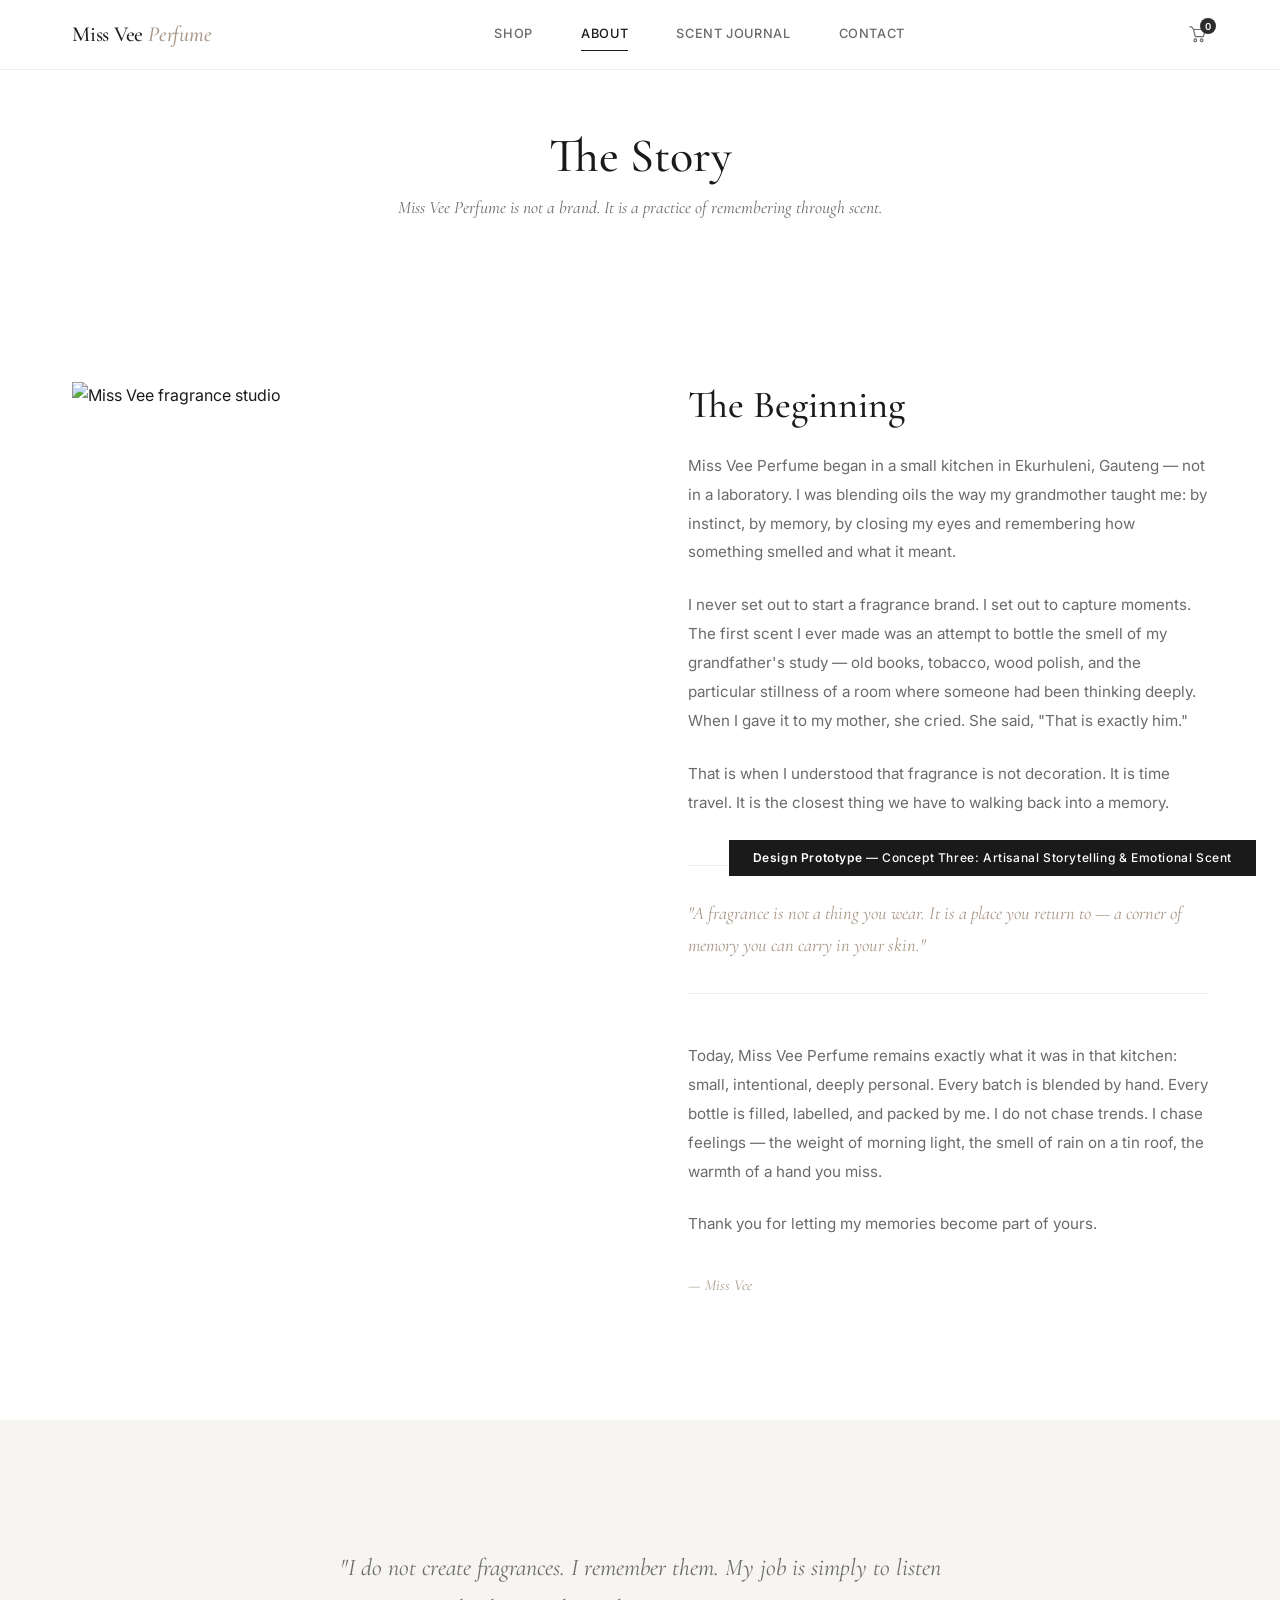
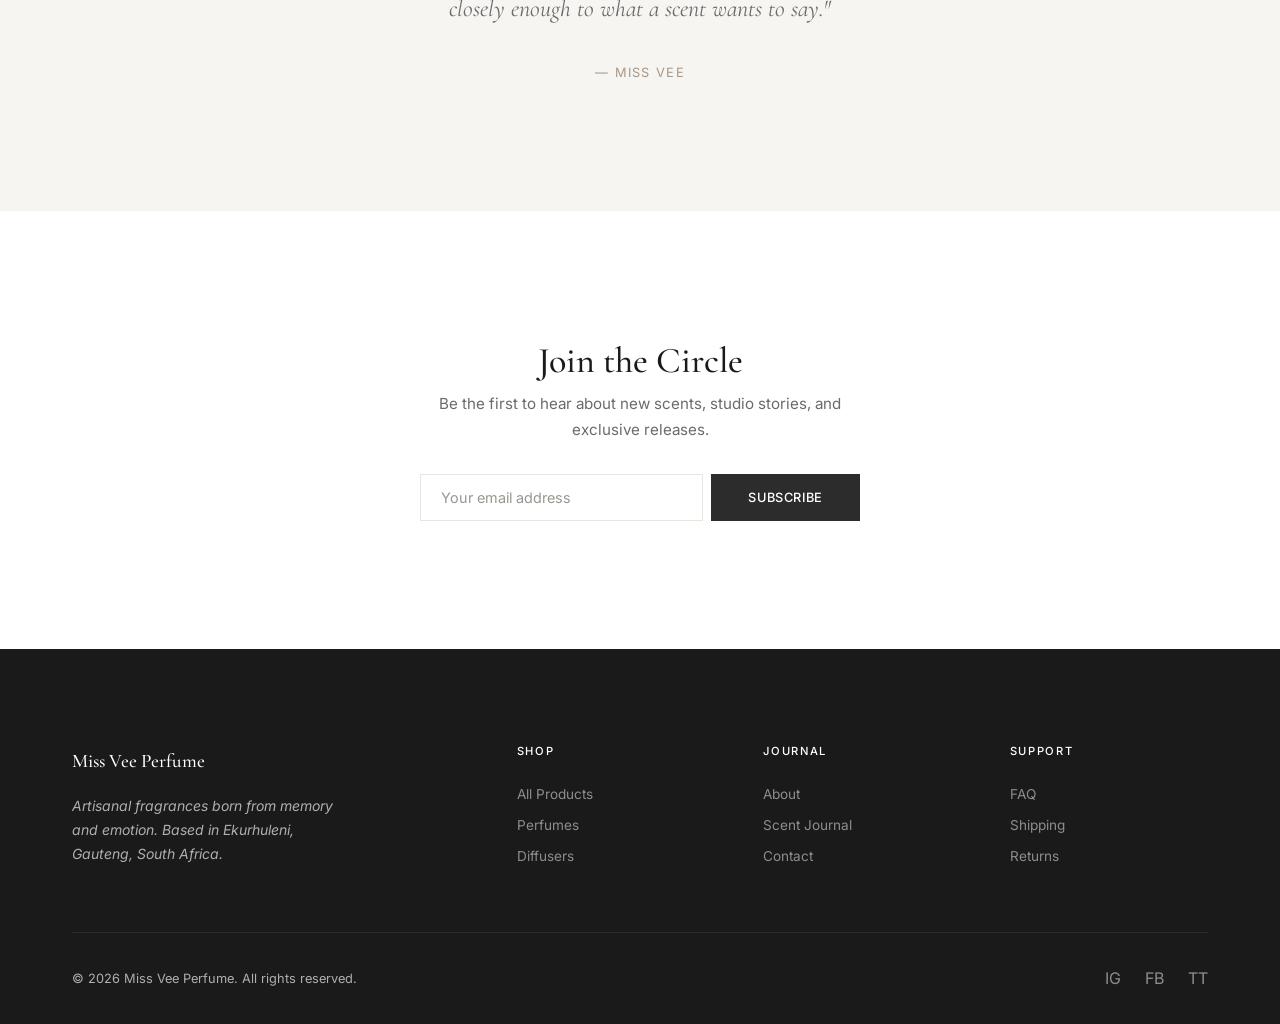
==== about.html @ 0de92e57 "feat: initial prototype — Miss Vee Perfume Concept Three Artisanal Storytelling & Emotional Scent, i" ====
<!DOCTYPE html>
<html lang="en-ZA">
<head>
  <meta charset="UTF-8">
  <meta name="viewport" content="width=device-width, initial-scale=1.0">
  <meta name="description" content="About Miss Vee Perfume — the story behind the artisanal fragrance studio.">
  <title>About — Miss Vee Perfume</title>
  <link rel="preconnect" href="https://fonts.googleapis.com">
  <link rel="preconnect" href="https://fonts.gstatic.com" crossorigin>
  <link href="https://fonts.googleapis.com/css2?family=Inter:wght@400;500;600;700&family=Cormorant+Garamond:ital,wght@0,400;0,500;0,600;1,400;1,500;1,600&display=swap" rel="stylesheet">
  <link rel="stylesheet" href="assets/css/style.css">
</head>
<body>
  <div class="demo-notice">
    <strong>Design Prototype</strong> — Concept Three: Artisanal Storytelling &amp; Emotional Scent
  </div>

  <header class="site-header">
    <div class="header-inner">
      <a href="index.html" class="site-logo">Miss Vee <span>Perfume</span></a>
      <button class="nav-toggle" id="navToggle" aria-label="Toggle navigation">
        <span></span><span></span><span></span>
      </button>
      <nav class="nav-list" id="navList">
        <a href="shop.html">Shop</a>
        <a href="about.html" class="active">About</a>
        <a href="scent-guide.html">Scent Journal</a>
        <a href="contact.html">Contact</a>
      </nav>
      <div class="nav-actions">
        <a href="cart.html" class="cart-icon" aria-label="Shopping cart">
          <svg viewBox="0 0 20 20" fill="none" stroke="currentColor" stroke-width="1.3" stroke-linecap="round" stroke-linejoin="round">
            <path d="M5 5h13l-2 8H7L5 5z"/>
            <path d="M5 5L3 2H1"/>
            <circle cx="7" cy="17" r="1.5"/>
            <circle cx="14" cy="17" r="1.5"/>
          </svg>
          <span class="cart-count">0</span>
        </a>
      </div>
    </div>
  </header>

  <section class="page-header">
    <div class="container">
      <h1 class="page-header__title">The Story</h1>
      <p class="page-header__subtitle">Miss Vee Perfume is not a brand. It is a practice of remembering through scent.</p>
    </div>
  </section>

  <section class="about-section">
    <div class="container">
      <div class="about-story">
        <div class="about-image">
          <img src="https://images.unsplash.com/photo-1596649299486-4cdea56fd59d?w=600&h=800&fit=crop" alt="Miss Vee fragrance studio">
        </div>
        <div class="about-content">
          <h2 class="about-content__title">The Beginning</h2>
          <p>Miss Vee Perfume began in a small kitchen in Ekurhuleni, Gauteng — not in a laboratory. I was blending oils the way my grandmother taught me: by instinct, by memory, by closing my eyes and remembering how something smelled and what it meant.</p>
          <p>I never set out to start a fragrance brand. I set out to capture moments. The first scent I ever made was an attempt to bottle the smell of my grandfather's study — old books, tobacco, wood polish, and the particular stillness of a room where someone had been thinking deeply. When I gave it to my mother, she cried. She said, "That is exactly him."</p>
          <p>That is when I understood that fragrance is not decoration. It is time travel. It is the closest thing we have to walking back into a memory.</p>

          <div class="philosophy-quote">
            "A fragrance is not a thing you wear. It is a place you return to — a corner of memory you can carry in your skin."
          </div>

          <p>Today, Miss Vee Perfume remains exactly what it was in that kitchen: small, intentional, deeply personal. Every batch is blended by hand. Every bottle is filled, labelled, and packed by me. I do not chase trends. I chase feelings — the weight of morning light, the smell of rain on a tin roof, the warmth of a hand you miss.</p>
          <p>Thank you for letting my memories become part of yours.</p>

          <p style="margin-top: var(--space-xl); font-family: var(--font-heading); font-style: italic; color: var(--color-accent-secondary);">— Miss Vee</p>
        </div>
      </div>
    </div>
  </section>

  <section class="philosophy">
    <div class="container container--reading">
      <p class="philosophy__text">"I do not create fragrances. I remember them. My job is simply to listen closely enough to what a scent wants to say."</p>
      <p class="philosophy__attribution">— Miss Vee</p>
    </div>
  </section>

  <section class="newsletter">
    <div class="container container--narrow">
      <h2 class="newsletter__title">Join the Circle</h2>
      <p class="newsletter__text">Be the first to hear about new scents, studio stories, and exclusive releases.</p>
      <form class="newsletter-form" onsubmit="event.preventDefault();alert('Thank you. A letter will arrive in your inbox soon. (This is a prototype.)');this.reset();">
        <input type="email" placeholder="Your email address" required aria-label="Email address">
        <button type="submit" class="btn btn--primary">Subscribe</button>
      </form>
    </div>
  </section>

  <footer class="site-footer">
    <div class="container">
      <div class="footer-grid">
        <div class="footer-brand">
          <div class="footer-brand__name">Miss Vee Perfume</div>
          <p class="footer-brand__text">Artisanal fragrances born from memory and emotion. Based in Ekurhuleni, Gauteng, South Africa.</p>
        </div>
        <div>
          <h4 class="footer-heading">Shop</h4>
          <div class="footer-links">
            <a href="shop.html">All Products</a>
            <a href="perfumes.html">Perfumes</a>
            <a href="diffusers.html">Diffusers</a>
          </div>
        </div>
        <div>
          <h4 class="footer-heading">Journal</h4>
          <div class="footer-links">
            <a href="about.html">About</a>
            <a href="scent-guide.html">Scent Journal</a>
            <a href="contact.html">Contact</a>
          </div>
        </div>
        <div>
          <h4 class="footer-heading">Support</h4>
          <div class="footer-links">
            <a href="contact.html">FAQ</a>
            <a href="contact.html">Shipping</a>
            <a href="contact.html">Returns</a>
          </div>
        </div>
      </div>
      <div class="footer-bottom">
        <span>&copy; 2026 Miss Vee Perfume. All rights reserved.</span>
        <div class="social-links">
          <a href="#" aria-label="Instagram">IG</a>
          <a href="#" aria-label="Facebook">FB</a>
          <a href="#" aria-label="TikTok">TT</a>
        </div>
      </div>
    </div>
  </footer>

  <script src="assets/js/main.js"></script>
</body>
</html>
---- assets/css/style.css ----
:root {
  --color-bg-primary: #FFFFFF;
  --color-bg-secondary: #F7F5F2;
  --color-text-primary: #1A1A1A;
  --color-text-secondary: #6B6B6B;
  --color-text-light: #9A9691;
  --color-accent-primary: #2C2C2C;
  --color-accent-secondary: #A89787;
  --color-accent-secondary-hover: #978676;
  --color-success: #8A9A86;
  --color-border: #E8E5E0;
  --color-border-light: #F0EEEB;
  --color-white: #FFFFFF;
  --color-overlay: rgba(26, 26, 26, 0.5);

  --font-heading: 'Cormorant Garamond', Georgia, serif;
  --font-body: 'Inter', -apple-system, BlinkMacSystemFont, sans-serif;

  --space-xs: 0.25rem;
  --space-sm: 0.5rem;
  --space-md: 1rem;
  --space-lg: 1.5rem;
  --space-xl: 2rem;
  --space-2xl: 3rem;
  --space-3xl: 4rem;
  --space-4xl: 6rem;
  --space-5xl: 8rem;
  --space-6xl: 10rem;

  --container-max: 1200px;
  --container-narrow: 720px;
  --container-reading: 680px;

  --radius-sm: 4px;
  --radius-md: 8px;
  --radius-lg: 16px;
  --radius-xl: 24px;

  --shadow-sm: 0 1px 3px rgba(26, 26, 26, 0.06);
  --shadow-md: 0 4px 16px rgba(26, 26, 26, 0.08);
  --shadow-lg: 0 8px 32px rgba(26, 26, 26, 0.1);

  --transition: 0.35s ease;
}

*, *::before, *::after {
  margin: 0;
  padding: 0;
  box-sizing: border-box;
}

html {
  scroll-behavior: smooth;
  -webkit-font-smoothing: antialiased;
  -moz-osx-font-smoothing: grayscale;
}

body {
  font-family: var(--font-body);
  font-size: 16px;
  line-height: 1.7;
  color: var(--color-text-primary);
  background-color: var(--color-bg-primary);
}

img {
  max-width: 100%;
  height: auto;
  display: block;
}

a {
  color: inherit;
  text-decoration: none;
  transition: opacity var(--transition);
}

a:hover {
  opacity: 0.7;
}

button {
  cursor: pointer;
  font-family: inherit;
  border: none;
  background: none;
}

input, textarea, select {
  font-family: inherit;
  font-size: inherit;
}

ul, ol {
  list-style: none;
}

h1, h2, h3, h4, h5, h6 {
  font-family: var(--font-heading);
  font-weight: 500;
  line-height: 1.2;
  color: var(--color-text-primary);
}

h1 { font-size: clamp(2.25rem, 5vw, 4rem); }
h2 { font-size: clamp(1.75rem, 3.5vw, 2.75rem); }
h3 { font-size: clamp(1.35rem, 2.5vw, 1.85rem); }
h4 { font-size: clamp(1.1rem, 2vw, 1.35rem); }

.section-label {
  font-family: var(--font-body);
  font-size: 0.7rem;
  font-weight: 500;
  letter-spacing: 0.2em;
  text-transform: uppercase;
  color: var(--color-accent-secondary);
  margin-bottom: var(--space-md);
}

.section-title {
  font-family: var(--font-heading);
  font-size: clamp(1.75rem, 3vw, 2.5rem);
  font-weight: 500;
  color: var(--color-text-primary);
  margin-bottom: var(--space-lg);
}

.section-subtitle {
  font-size: 1rem;
  color: var(--color-text-secondary);
  max-width: 520px;
  line-height: 1.8;
}

.text-center { text-align: center; }

.container {
  width: 100%;
  max-width: var(--container-max);
  margin: 0 auto;
  padding: 0 var(--space-xl);
}

.container--narrow {
  max-width: var(--container-narrow);
}

.container--reading {
  max-width: var(--container-reading);
}

.btn {
  display: inline-flex;
  align-items: center;
  justify-content: center;
  gap: var(--space-sm);
  padding: 0.875rem 2.25rem;
  font-family: var(--font-body);
  font-size: 0.8rem;
  font-weight: 500;
  letter-spacing: 0.05em;
  text-transform: uppercase;
  border-radius: 0;
  transition: all var(--transition);
  cursor: pointer;
  text-decoration: none;
  border: 1px solid transparent;
}

.btn--primary {
  background-color: var(--color-accent-primary);
  color: var(--color-white);
}

.btn--primary:hover {
  background-color: var(--color-text-primary);
  color: var(--color-white);
  opacity: 1;
}

.btn--secondary {
  background-color: transparent;
  color: var(--color-text-primary);
  border-color: var(--color-text-primary);
}

.btn--secondary:hover {
  background-color: var(--color-text-primary);
  color: var(--color-white);
  opacity: 1;
}

.btn--accent {
  background-color: var(--color-accent-secondary);
  color: var(--color-white);
}

.btn--accent:hover {
  background-color: var(--color-accent-secondary-hover);
  color: var(--color-white);
  opacity: 1;
}

.btn--small {
  padding: 0.625rem 1.5rem;
  font-size: 0.75rem;
}

.btn--link {
  padding: 0;
  font-family: var(--font-body);
  font-size: 0.8rem;
  font-weight: 500;
  letter-spacing: 0.05em;
  text-transform: uppercase;
  color: var(--color-text-primary);
  border: none;
  background: none;
  position: relative;
}

.btn--link::after {
  content: '';
  position: absolute;
  bottom: -2px;
  left: 0;
  width: 100%;
  height: 1px;
  background-color: var(--color-text-primary);
  transform: scaleX(0);
  transform-origin: right;
  transition: transform var(--transition);
}

.btn--link:hover::after {
  transform: scaleX(1);
  transform-origin: left;
}

.btn--link:hover {
  opacity: 1;
}

.site-header {
  position: fixed;
  top: 0;
  left: 0;
  right: 0;
  z-index: 100;
  background-color: rgba(255, 255, 255, 0.97);
  backdrop-filter: blur(12px);
  border-bottom: 1px solid var(--color-border-light);
}

.header-inner {
  display: flex;
  align-items: center;
  justify-content: space-between;
  padding: var(--space-md) var(--space-xl);
  max-width: var(--container-max);
  margin: 0 auto;
}

.site-logo {
  font-family: var(--font-heading);
  font-size: 1.35rem;
  font-weight: 500;
  color: var(--color-text-primary);
  letter-spacing: -0.01em;
}

.site-logo span {
  font-style: italic;
  color: var(--color-accent-secondary);
}

.nav-toggle {
  display: none;
  flex-direction: column;
  gap: 5px;
  padding: var(--space-sm);
  cursor: pointer;
}

.nav-toggle span {
  display: block;
  width: 22px;
  height: 1.5px;
  background-color: var(--color-text-primary);
  transition: all var(--transition);
}

.nav-list {
  display: flex;
  align-items: center;
  gap: var(--space-2xl);
}

.nav-list a {
  font-size: 0.8rem;
  font-weight: 500;
  color: var(--color-text-secondary);
  letter-spacing: 0.05em;
  text-transform: uppercase;
  position: relative;
  padding: var(--space-xs) 0;
}

.nav-list a::after {
  content: '';
  position: absolute;
  bottom: -2px;
  left: 0;
  width: 0;
  height: 1px;
  background-color: var(--color-text-primary);
  transition: width var(--transition);
}

.nav-list a:hover::after,
.nav-list a.active::after {
  width: 100%;
}

.nav-list a:hover,
.nav-list a.active {
  color: var(--color-text-primary);
  opacity: 1;
}

.nav-actions {
  display: flex;
  align-items: center;
  gap: var(--space-md);
}

.cart-icon {
  position: relative;
  width: 20px;
  height: 20px;
  display: flex;
  align-items: center;
  justify-content: center;
  color: var(--color-text-secondary);
  transition: color var(--transition);
}

.cart-icon:hover {
  color: var(--color-text-primary);
  opacity: 1;
}

.cart-icon svg {
  width: 18px;
  height: 18px;
}

.cart-count {
  position: absolute;
  top: -6px;
  right: -8px;
  min-width: 16px;
  height: 16px;
  background-color: var(--color-accent-primary);
  color: var(--color-white);
  font-size: 0.6rem;
  font-weight: 600;
  border-radius: 50%;
  display: flex;
  align-items: center;
  justify-content: center;
  padding: 0 3px;
  line-height: 1;
}

.hero {
  padding: var(--space-6xl) 0 var(--space-4xl);
  min-height: 90vh;
  display: flex;
  align-items: center;
  background-color: var(--color-bg-primary);
  position: relative;
  overflow: hidden;
}

.hero::before {
  content: '';
  position: absolute;
  top: 0;
  left: 50%;
  transform: translateX(-50%);
  width: 100%;
  height: 100%;
  background: radial-gradient(ellipse at 50% 0%, var(--color-bg-secondary) 0%, transparent 70%);
  pointer-events: none;
}

.hero .container {
  position: relative;
  z-index: 1;
}

.hero-content {
  max-width: 640px;
  margin: 0 auto;
  text-align: center;
}

.hero-tagline {
  font-family: var(--font-heading);
  font-size: clamp(2.5rem, 5vw, 4.5rem);
  font-weight: 500;
  line-height: 1.1;
  margin-bottom: var(--space-xl);
  letter-spacing: -0.02em;
}

.hero-tagline .italic {
  font-style: italic;
  color: var(--color-accent-secondary);
}

.hero-description {
  font-size: 1.05rem;
  color: var(--color-text-secondary);
  margin-bottom: var(--space-xl);
  line-height: 1.8;
  max-width: 480px;
  margin-left: auto;
  margin-right: auto;
}

.hero-actions {
  display: flex;
  gap: var(--space-md);
  justify-content: center;
  flex-wrap: wrap;
}

.hero-image {
  margin-top: var(--space-3xl);
  display: flex;
  justify-content: center;
}

.hero-image img {
  max-width: 480px;
  width: 100%;
  border-radius: var(--radius-lg);
  box-shadow: var(--shadow-lg);
}

.philosophy {
  padding: var(--space-5xl) 0;
  background-color: var(--color-bg-secondary);
  text-align: center;
}

.philosophy__text {
  font-family: var(--font-heading);
  font-size: clamp(1.15rem, 2vw, 1.5rem);
  line-height: 1.7;
  color: var(--color-text-secondary);
  max-width: var(--container-reading);
  margin: 0 auto;
  font-style: italic;
}

.philosophy__attribution {
  margin-top: var(--space-xl);
  font-family: var(--font-body);
  font-size: 0.8rem;
  color: var(--color-accent-secondary);
  letter-spacing: 0.1em;
  text-transform: uppercase;
}

.categories {
  padding: var(--space-5xl) 0;
}

.categories-grid {
  display: grid;
  grid-template-columns: 1fr 1fr;
  gap: var(--space-xl);
}

.category-tile {
  position: relative;
  overflow: hidden;
  cursor: pointer;
  transition: all var(--transition);
}

.category-tile:hover {
  opacity: 0.95;
}

.category-tile__image {
  width: 100%;
  aspect-ratio: 4 / 3;
  overflow: hidden;
}

.category-tile__image img {
  width: 100%;
  height: 100%;
  object-fit: cover;
  transition: transform 0.6s ease;
}

.category-tile:hover .category-tile__image img {
  transform: scale(1.03);
}

.category-tile__body {
  padding: var(--space-lg) 0 0;
}

.category-tile__title {
  font-family: var(--font-heading);
  font-size: 1.25rem;
  font-weight: 500;
  margin-bottom: var(--space-xs);
}

.category-tile__subtitle {
  font-size: 0.9rem;
  color: var(--color-text-secondary);
  margin-bottom: var(--space-md);
  font-style: italic;
}

.category-tile__link {
  font-family: var(--font-body);
  font-size: 0.75rem;
  font-weight: 500;
  letter-spacing: 0.1em;
  text-transform: uppercase;
  color: var(--color-text-primary);
  position: relative;
  display: inline-block;
}

.category-tile__link::after {
  content: '';
  position: absolute;
  bottom: -2px;
  left: 0;
  width: 100%;
  height: 1px;
  background-color: var(--color-text-primary);
  transform: scaleX(0);
  transform-origin: right;
  transition: transform var(--transition);
}

.category-tile:hover .category-tile__link::after {
  transform: scaleX(1);
  transform-origin: left;
}

.featured {
  padding: var(--space-5xl) 0;
  background-color: var(--color-bg-secondary);
}

.featured-header {
  text-align: center;
  margin-bottom: var(--space-3xl);
}

.product-grid {
  display: grid;
  grid-template-columns: repeat(auto-fill, minmax(280px, 1fr));
  gap: var(--space-2xl);
}

.product-card {
  background: var(--color-white);
  transition: all var(--transition);
}

.product-card:hover {
  transform: translateY(-2px);
}

.product-card__image {
  aspect-ratio: 1;
  background: var(--color-bg-secondary);
  overflow: hidden;
}

.product-card__image img {
  width: 100%;
  height: 100%;
  object-fit: cover;
  transition: transform 0.6s ease;
}

.product-card:hover .product-card__image img {
  transform: scale(1.03);
}

.product-card__body {
  padding: var(--space-lg) 0;
}

.product-card__category {
  font-size: 0.7rem;
  font-weight: 500;
  letter-spacing: 0.15em;
  text-transform: uppercase;
  color: var(--color-accent-secondary);
  margin-bottom: var(--space-xs);
}

.product-card__name {
  font-family: var(--font-heading);
  font-size: 1.15rem;
  font-weight: 500;
  margin-bottom: var(--space-xs);
}

.product-card__story {
  font-size: 0.85rem;
  color: var(--color-text-secondary);
  line-height: 1.6;
  margin-bottom: var(--space-sm);
  font-style: italic;
  display: -webkit-box;
  -webkit-line-clamp: 2;
  -webkit-box-orient: vertical;
  overflow: hidden;
}

.product-card__price {
  font-size: 1rem;
  font-weight: 500;
  color: var(--color-text-primary);
  margin-bottom: var(--space-lg);
}

.product-card__footer {
  display: flex;
  gap: var(--space-sm);
}

.product-card__footer .btn {
  flex: 1;
}

.about-missvee {
  padding: var(--space-5xl) 0;
  background-color: var(--color-bg-primary);
}

.about-missvee-grid {
  display: grid;
  grid-template-columns: 1fr 1fr;
  gap: var(--space-4xl);
  align-items: center;
}

.about-missvee__image {
  aspect-ratio: 3 / 4;
  overflow: hidden;
  border-radius: var(--radius-lg);
}

.about-missvee__image img {
  width: 100%;
  height: 100%;
  object-fit: cover;
}

.about-missvee__content {
  max-width: 480px;
}

.about-missvee__story {
  font-family: var(--font-heading);
  font-size: 1.1rem;
  line-height: 1.8;
  color: var(--color-text-secondary);
  margin-bottom: var(--space-xl);
  font-style: italic;
}

.testimonials {
  padding: var(--space-5xl) 0;
  background-color: var(--color-bg-secondary);
}

.testimonials-header {
  text-align: center;
  margin-bottom: var(--space-3xl);
}

.testimonials-grid {
  display: grid;
  grid-template-columns: repeat(auto-fill, minmax(320px, 1fr));
  gap: var(--space-xl);
  max-width: var(--container-narrow);
  margin: 0 auto;
}

.testimonial-card {
  background: var(--color-white);
  padding: var(--space-2xl);
  border-left: 2px solid var(--color-accent-secondary);
}

.testimonial-text {
  font-family: var(--font-heading);
  font-size: 1rem;
  color: var(--color-text-secondary);
  font-style: italic;
  line-height: 1.8;
  margin-bottom: var(--space-lg);
}

.testimonial-author {
  display: flex;
  align-items: center;
  gap: var(--space-md);
}

.testimonial-avatar {
  width: 40px;
  height: 40px;
  border-radius: 50%;
  background: var(--color-bg-secondary);
  display: flex;
  align-items: center;
  justify-content: center;
  font-weight: 500;
  color: var(--color-accent-secondary);
  font-size: 0.85rem;
  letter-spacing: 0.05em;
}

.testimonial-name {
  font-weight: 500;
  font-size: 0.9rem;
}

.testimonial-location {
  font-size: 0.8rem;
  color: var(--color-text-light);
}

.newsletter {
  padding: var(--space-5xl) 0;
  text-align: center;
}

.newsletter__title {
  font-family: var(--font-heading);
  font-size: clamp(1.5rem, 3vw, 2.25rem);
  font-weight: 500;
  margin-bottom: var(--space-sm);
}

.newsletter__text {
  color: var(--color-text-secondary);
  margin-bottom: var(--space-xl);
  max-width: 440px;
  margin-left: auto;
  margin-right: auto;
  font-size: 0.95rem;
  line-height: 1.7;
}

.newsletter-form {
  display: flex;
  gap: var(--space-sm);
  max-width: 440px;
  margin: 0 auto;
}

.newsletter-form input {
  flex: 1;
  padding: 0.875rem 1.25rem;
  border: 1px solid var(--color-border);
  border-radius: 0;
  background: var(--color-white);
  color: var(--color-text-primary);
  font-size: 0.9rem;
}

.newsletter-form input::placeholder {
  color: var(--color-text-light);
}

.newsletter-form input:focus {
  outline: none;
  border-color: var(--color-accent-primary);
}

.site-footer {
  background: var(--color-text-primary);
  color: rgba(255, 255, 255, 0.65);
  padding: var(--space-4xl) 0 var(--space-xl);
}

.footer-grid {
  display: grid;
  grid-template-columns: 2fr 1fr 1fr 1fr;
  gap: var(--space-2xl);
  margin-bottom: var(--space-3xl);
}

.footer-brand__name {
  font-family: var(--font-heading);
  font-size: 1.2rem;
  font-weight: 500;
  color: var(--color-white);
  margin-bottom: var(--space-md);
}

.footer-brand__text {
  font-size: 0.875rem;
  line-height: 1.7;
  max-width: 280px;
  font-style: italic;
}

.footer-heading {
  font-family: var(--font-body);
  font-size: 0.7rem;
  font-weight: 500;
  letter-spacing: 0.15em;
  text-transform: uppercase;
  color: var(--color-white);
  margin-bottom: var(--space-lg);
}

.footer-links {
  display: flex;
  flex-direction: column;
  gap: var(--space-sm);
}

.footer-links a {
  font-size: 0.85rem;
  color: rgba(255, 255, 255, 0.5);
}

.footer-links a:hover {
  color: var(--color-accent-secondary);
  opacity: 1;
}

.footer-bottom {
  padding-top: var(--space-xl);
  border-top: 1px solid rgba(255, 255, 255, 0.08);
  display: flex;
  justify-content: space-between;
  align-items: center;
  font-size: 0.8rem;
}

.social-links {
  display: flex;
  gap: var(--space-lg);
}

.social-links a {
  color: rgba(255, 255, 255, 0.5);
  font-size: 1rem;
  transition: color var(--transition);
}

.social-links a:hover {
  color: var(--color-accent-secondary);
  opacity: 1;
}

.demo-notice {
  position: fixed;
  bottom: var(--space-lg);
  right: var(--space-lg);
  z-index: 200;
  background: var(--color-text-primary);
  color: var(--color-white);
  padding: var(--space-sm) var(--space-lg);
  font-size: 0.75rem;
  font-weight: 500;
  border-radius: 0;
  letter-spacing: 0.05em;
}

.demo-notice strong {
  font-weight: 600;
}

.page-header {
  padding: var(--space-5xl) 0 var(--space-3xl);
  text-align: center;
  background-color: var(--color-bg-primary);
}

.page-header__title {
  font-family: var(--font-heading);
  font-size: clamp(2rem, 4vw, 3rem);
  font-weight: 500;
  margin-bottom: var(--space-sm);
}

.page-header__subtitle {
  font-family: var(--font-heading);
  font-size: 1.1rem;
  font-style: italic;
  color: var(--color-text-secondary);
  max-width: 520px;
  margin: 0 auto;
  line-height: 1.6;
}

.breadcrumbs {
  padding: var(--space-lg) 0 var(--space-xs);
  font-size: 0.8rem;
  color: var(--color-text-light);
}

.breadcrumbs a {
  color: var(--color-text-secondary);
}

.breadcrumbs a:hover {
  color: var(--color-text-primary);
  opacity: 1;
}

.breadcrumbs span {
  margin: 0 var(--space-xs);
}

.shop-controls {
  display: flex;
  justify-content: center;
  gap: var(--space-sm);
  margin-bottom: var(--space-2xl);
  padding-bottom: var(--space-xl);
  border-bottom: 1px solid var(--color-border-light);
}

.filter-btn {
  padding: 0.5rem 1.25rem;
  font-size: 0.75rem;
  font-weight: 500;
  letter-spacing: 0.05em;
  text-transform: uppercase;
  color: var(--color-text-secondary);
  transition: all var(--transition);
}

.filter-btn:hover,
.filter-btn.active {
  color: var(--color-text-primary);
}

.product-detail {
  padding: var(--space-xl) 0 var(--space-5xl);
}

.product-detail-grid {
  display: grid;
  grid-template-columns: 1fr 1fr;
  gap: var(--space-4xl);
  margin-bottom: var(--space-4xl);
}

.product-gallery {
  position: relative;
}

.product-gallery__main {
  aspect-ratio: 1;
  background: var(--color-bg-secondary);
  overflow: hidden;
  margin-bottom: var(--space-md);
}

.product-gallery__main img {
  width: 100%;
  height: 100%;
  object-fit: cover;
}

.product-gallery__thumbs {
  display: flex;
  gap: var(--space-sm);
}

.product-gallery__thumb {
  width: 80px;
  aspect-ratio: 1;
  overflow: hidden;
  cursor: pointer;
  opacity: 0.5;
  transition: all var(--transition);
  border: 1px solid transparent;
}

.product-gallery__thumb:hover,
.product-gallery__thumb.active {
  opacity: 1;
  border-color: var(--color-accent-primary);
}

.product-gallery__thumb img {
  width: 100%;
  height: 100%;
  object-fit: cover;
}

.product-info__category {
  font-size: 0.7rem;
  font-weight: 500;
  letter-spacing: 0.15em;
  text-transform: uppercase;
  color: var(--color-accent-secondary);
  margin-bottom: var(--space-sm);
}

.product-info__name {
  font-family: var(--font-heading);
  font-size: clamp(1.75rem, 3vw, 2.5rem);
  font-weight: 500;
  margin-bottom: var(--space-md);
}

.product-info__subtitle {
  font-family: var(--font-heading);
  font-size: 0.95rem;
  font-style: italic;
  color: var(--color-text-secondary);
  margin-bottom: var(--space-lg);
  line-height: 1.6;
}

.product-info__price {
  font-size: 1.25rem;
  font-weight: 500;
  margin-bottom: var(--space-lg);
}

.product-info__vat {
  font-size: 0.8rem;
  font-weight: 400;
  color: var(--color-text-light);
}

.story-behind {
  margin-bottom: var(--space-xl);
  padding: var(--space-lg) var(--space-xl);
  background-color: var(--color-bg-secondary);
}

.story-behind__label {
  font-size: 0.7rem;
  font-weight: 500;
  letter-spacing: 0.15em;
  text-transform: uppercase;
  color: var(--color-accent-secondary);
  margin-bottom: var(--space-sm);
}

.story-behind__text {
  font-family: var(--font-heading);
  font-size: 0.95rem;
  line-height: 1.7;
  color: var(--color-text-secondary);
  font-style: italic;
}

.scent-notes {
  margin-bottom: var(--space-xl);
}

.scent-notes__title {
  font-size: 0.75rem;
  font-weight: 500;
  letter-spacing: 0.1em;
  text-transform: uppercase;
  margin-bottom: var(--space-md);
}

.scent-list {
  display: flex;
  flex-wrap: wrap;
  gap: var(--space-sm);
}

.scent-tag {
  padding: 0.4rem 0.9rem;
  background: var(--color-bg-secondary);
  font-size: 0.85rem;
  color: var(--color-text-secondary);
}

.scent-tag--top { background: var(--color-bg-primary); border: 1px solid var(--color-border); }
.scent-tag--middle { background: var(--color-bg-secondary); }
.scent-tag--base { background: var(--color-text-primary); color: var(--color-white); }

.size-selector {
  margin-bottom: var(--space-xl);
}

.size-selector__title {
  font-size: 0.75rem;
  font-weight: 500;
  letter-spacing: 0.1em;
  text-transform: uppercase;
  margin-bottom: var(--space-sm);
}

.size-options {
  display: flex;
  gap: var(--space-sm);
}

.size-option {
  padding: 0.75rem 1.5rem;
  border: 1px solid var(--color-border);
  font-size: 0.85rem;
  font-weight: 500;
  cursor: pointer;
  transition: all var(--transition);
}

.size-option:hover {
  border-color: var(--color-accent-primary);
}

.size-option.selected {
  border-color: var(--color-accent-primary);
  background: var(--color-accent-primary);
  color: var(--color-white);
}

.product-info__actions {
  display: flex;
  gap: var(--space-md);
  margin-bottom: var(--space-lg);
}

.product-info__actions .btn {
  flex: 1;
}

.quantity-selector {
  display: flex;
  align-items: center;
  border: 1px solid var(--color-border);
}

.quantity-btn {
  padding: 0.7rem 1rem;
  font-size: 1rem;
  color: var(--color-text-secondary);
  transition: all var(--transition);
}

.quantity-btn:hover {
  background: var(--color-bg-secondary);
  color: var(--color-text-primary);
}

.quantity-value {
  padding: 0.7rem 1rem;
  font-weight: 500;
  min-width: 40px;
  text-align: center;
}

.trust-badge {
  display: flex;
  align-items: center;
  gap: var(--space-sm);
  font-size: 0.8rem;
  color: var(--color-success);
}

.product-tabs {
  border-top: 1px solid var(--color-border-light);
  padding-top: var(--space-xl);
}

.tab-nav {
  display: flex;
  gap: var(--space-2xl);
  border-bottom: 1px solid var(--color-border-light);
  margin-bottom: var(--space-xl);
}

.tab-btn {
  padding: var(--space-md) 0;
  font-size: 0.8rem;
  font-weight: 500;
  letter-spacing: 0.05em;
  text-transform: uppercase;
  color: var(--color-text-secondary);
  border-bottom: 1px solid transparent;
  margin-bottom: -1px;
  transition: all var(--transition);
}

.tab-btn:hover,
.tab-btn.active {
  color: var(--color-text-primary);
  border-bottom-color: var(--color-text-primary);
}

.tab-content {
  display: none;
  color: var(--color-text-secondary);
  line-height: 1.8;
  max-width: 700px;
}

.tab-content.active {
  display: block;
}

.tab-content ul {
  list-style: none;
}

.tab-content li {
  margin-bottom: var(--space-sm);
  padding-left: var(--space-lg);
  position: relative;
}

.tab-content li::before {
  content: '—';
  position: absolute;
  left: 0;
  color: var(--color-accent-secondary);
}

.cross-sell {
  margin-top: var(--space-4xl);
  padding-top: var(--space-3xl);
  border-top: 1px solid var(--color-border-light);
}

.cross-sell__title {
  font-family: var(--font-heading);
  font-size: 1.35rem;
  font-weight: 500;
  margin-bottom: var(--space-xl);
  text-align: center;
  font-style: italic;
}

.about-section {
  padding: var(--space-4xl) 0;
}

.about-story {
  display: grid;
  grid-template-columns: 1fr 1fr;
  gap: var(--space-4xl);
  align-items: start;
}

.about-image {
  aspect-ratio: 3 / 4;
  overflow: hidden;
}

.about-image img {
  width: 100%;
  height: 100%;
  object-fit: cover;
}

.about-content__title {
  font-family: var(--font-heading);
  font-size: clamp(1.75rem, 3vw, 2.5rem);
  font-weight: 500;
  margin-bottom: var(--space-lg);
}

.about-content p {
  color: var(--color-text-secondary);
  line-height: 1.9;
  margin-bottom: var(--space-lg);
  font-size: 0.95rem;
}

.about-content .philosophy-quote {
  font-family: var(--font-heading);
  font-size: 1.15rem;
  font-style: italic;
  color: var(--color-accent-secondary);
  padding: var(--space-xl) 0;
  border-top: 1px solid var(--color-border-light);
  border-bottom: 1px solid var(--color-border-light);
  margin: var(--space-2xl) 0;
}

.scent-guide {
  padding: var(--space-4xl) 0;
}

.guide-article {
  max-width: var(--container-reading);
  margin: 0 auto;
}

.guide-article h2 {
  margin-top: var(--space-3xl);
  margin-bottom: var(--space-md);
}

.guide-article h3 {
  margin-top: var(--space-2xl);
  margin-bottom: var(--space-sm);
}

.guide-article p {
  color: var(--color-text-secondary);
  line-height: 1.9;
  margin-bottom: var(--space-lg);
  font-size: 0.95rem;
}

.guide-article p:first-child::first-letter {
  font-family: var(--font-heading);
  font-size: 3.5rem;
  float: left;
  line-height: 1;
  margin-right: var(--space-sm);
  color: var(--color-text-primary);
  font-weight: 500;
}

.contact-section {
  padding: var(--space-4xl) 0;
}

.contact-grid {
  display: grid;
  grid-template-columns: 1fr 1fr;
  gap: var(--space-3xl);
}

.contact-form {
  background: var(--color-white);
  border: 1px solid var(--color-border-light);
  padding: var(--space-2xl);
}

.form-group {
  margin-bottom: var(--space-lg);
}

.form-group label {
  display: block;
  font-size: 0.8rem;
  font-weight: 500;
  margin-bottom: var(--space-sm);
}

.form-group input,
.form-group textarea {
  width: 100%;
  padding: 0.75rem 1rem;
  border: 1px solid var(--color-border);
  background: var(--color-bg-primary);
  color: var(--color-text-primary);
  transition: border-color var(--transition);
  border-radius: 0;
}

.form-group input:focus,
.form-group textarea:focus {
  outline: none;
  border-color: var(--color-accent-primary);
}

.form-group textarea {
  resize: vertical;
  min-height: 120px;
}

.contact-info {
  padding: var(--space-xl) 0;
}

.contact-info__title {
  font-family: var(--font-heading);
  font-size: 1.5rem;
  font-weight: 500;
  margin-bottom: var(--space-lg);
}

.contact-info__item {
  margin-bottom: var(--space-lg);
  padding-left: var(--space-xl);
  position: relative;
}

.contact-info__item::before {
  position: absolute;
  left: 0;
  top: 0;
  font-size: 0.9rem;
  color: var(--color-accent-secondary);
}

.contact-info__item--email::before { content: '→'; }
.contact-info__item--phone::before { content: '→'; }
.contact-info__item--location::before { content: '→'; }

.contact-info__label {
  font-size: 0.8rem;
  font-weight: 500;
  margin-bottom: var(--space-xs);
}

.contact-info__value {
  color: var(--color-text-secondary);
  font-size: 0.9rem;
}

.cart-section {
  padding: var(--space-xl) 0 var(--space-5xl);
}

.cart-empty {
  text-align: center;
  padding: var(--space-5xl) 0;
}

.cart-empty__icon {
  margin-bottom: var(--space-xl);
  color: var(--color-text-light);
}

.cart-empty__title {
  font-family: var(--font-heading);
  font-size: 1.5rem;
  font-weight: 500;
  margin-bottom: var(--space-md);
}

.cart-empty__text {
  color: var(--color-text-secondary);
  margin-bottom: var(--space-xl);
  font-style: italic;
}

.cart-layout {
  display: grid;
  grid-template-columns: 1fr 360px;
  gap: var(--space-xl);
  align-items: start;
}

.cart-items {
  background: var(--color-white);
  border: 1px solid var(--color-border-light);
}

.cart-item {
  display: grid;
  grid-template-columns: 90px 1fr auto;
  gap: var(--space-lg);
  padding: var(--space-lg);
  border-bottom: 1px solid var(--color-border-light);
  align-items: center;
}

.cart-item:last-child {
  border-bottom: none;
}

.cart-item__image {
  width: 90px;
  height: 90px;
  background: var(--color-bg-secondary);
  overflow: hidden;
}

.cart-item__image img {
  width: 100%;
  height: 100%;
  object-fit: cover;
}

.cart-item__name {
  font-family: var(--font-heading);
  font-weight: 500;
  margin-bottom: var(--space-xs);
}

.cart-item__variant {
  font-size: 0.8rem;
  color: var(--color-text-secondary);
  margin-bottom: var(--space-sm);
}

.cart-item__remove {
  font-size: 0.75rem;
  font-weight: 500;
  color: var(--color-accent-secondary);
  cursor: pointer;
  letter-spacing: 0.05em;
  text-transform: uppercase;
  transition: color var(--transition);
}

.cart-item__remove:hover {
  color: var(--color-text-primary);
}

.cart-item__total {
  font-weight: 500;
  text-align: right;
  font-size: 1rem;
}

.cart-summary {
  background: var(--color-white);
  border: 1px solid var(--color-border-light);
  padding: var(--space-xl);
  position: sticky;
  top: 90px;
}

.cart-summary__title {
  font-family: var(--font-heading);
  font-size: 1.15rem;
  font-weight: 500;
  margin-bottom: var(--space-lg);
  padding-bottom: var(--space-md);
  border-bottom: 1px solid var(--color-border-light);
}

.summary-row {
  display: flex;
  justify-content: space-between;
  margin-bottom: var(--space-md);
  font-size: 0.9rem;
}

.summary-row--total {
  font-weight: 600;
  font-size: 1.05rem;
  padding-top: var(--space-md);
  border-top: 1px solid var(--color-border-light);
  margin-top: var(--space-md);
}

.summary-row__label {
  color: var(--color-text-secondary);
}

.cart-summary .btn {
  width: 100%;
  margin-top: var(--space-lg);
}

.cart-summary__note {
  text-align: center;
  font-size: 0.75rem;
  color: var(--color-text-light);
  margin-top: var(--space-md);
  font-style: italic;
}

.faq-section {
  max-width: var(--container-narrow);
  margin: var(--space-3xl) auto 0;
}

.faq-item {
  padding: var(--space-lg) 0;
  border-bottom: 1px solid var(--color-border-light);
}

.faq-item:first-child {
  border-top: 1px solid var(--color-border-light);
}

.faq-question {
  font-family: var(--font-heading);
  font-size: 1.05rem;
  font-weight: 500;
  cursor: pointer;
  display: flex;
  justify-content: space-between;
  align-items: center;
}

.faq-question::after {
  content: '+';
  font-size: 1.25rem;
  color: var(--color-accent-secondary);
  transition: transform var(--transition);
}

.faq-question.open::after {
  transform: rotate(45deg);
}

.faq-answer {
  max-height: 0;
  overflow: hidden;
  transition: max-height 0.3s ease;
  color: var(--color-text-secondary);
  line-height: 1.8;
}

.faq-answer.open {
  max-height: 300px;
}

.faq-answer-inner {
  padding-top: var(--space-md);
  font-size: 0.9rem;
}

@media (max-width: 1024px) {
  .footer-grid {
    grid-template-columns: 1fr 1fr;
    gap: var(--space-xl);
  }
}

@media (max-width: 900px) {
  .hero {
    padding: var(--space-5xl) 0 var(--space-3xl);
    min-height: auto;
  }

  .hero-tagline {
    font-size: clamp(2rem, 8vw, 3rem);
  }

  .categories-grid {
    grid-template-columns: 1fr;
    gap: var(--space-2xl);
  }

  .about-missvee-grid {
    grid-template-columns: 1fr;
    gap: var(--space-2xl);
    text-align: center;
  }

  .about-missvee__content {
    max-width: 100%;
  }

  .about-missvee__story {
    font-size: 1rem;
  }

  .product-detail-grid {
    grid-template-columns: 1fr;
    gap: var(--space-2xl);
  }

  .about-story {
    grid-template-columns: 1fr;
  }

  .contact-grid {
    grid-template-columns: 1fr;
  }

  .cart-layout {
    grid-template-columns: 1fr;
  }
}

@media (max-width: 768px) {
  .nav-toggle {
    display: flex;
  }

  .nav-list {
    display: none;
    position: absolute;
    top: 100%;
    left: 0;
    right: 0;
    background: var(--color-bg-primary);
    border-bottom: 1px solid var(--color-border-light);
    flex-direction: column;
    padding: var(--space-lg);
    gap: var(--space-lg);
    box-shadow: var(--shadow-md);
  }

  .nav-list.open {
    display: flex;
  }

  .testimonials-grid {
    grid-template-columns: 1fr;
  }

  .product-grid {
    grid-template-columns: repeat(auto-fill, minmax(240px, 1fr));
    gap: var(--space-xl);
  }

  .newsletter-form {
    flex-direction: column;
  }

  .footer-grid {
    grid-template-columns: 1fr;
  }

  .footer-bottom {
    flex-direction: column;
    gap: var(--space-md);
    text-align: center;
  }

  .tab-nav {
    gap: var(--space-md);
    overflow-x: auto;
  }

  .size-options {
    flex-wrap: wrap;
  }

  .demo-notice {
    left: var(--space-lg);
    right: var(--space-lg);
    text-align: center;
  }
}

@media (max-width: 480px) {
  .container {
    padding: 0 var(--space-lg);
  }

  .header-inner {
    padding: var(--space-sm) var(--space-lg);
  }

  .site-logo {
    font-size: 1.15rem;
  }

  .hero-actions {
    flex-direction: column;
  }

  .hero-actions .btn {
    width: 100%;
  }

  .cart-item {
    grid-template-columns: 70px 1fr;
  }

  .cart-item__total {
    grid-column: 1 / -1;
    text-align: left;
  }
}
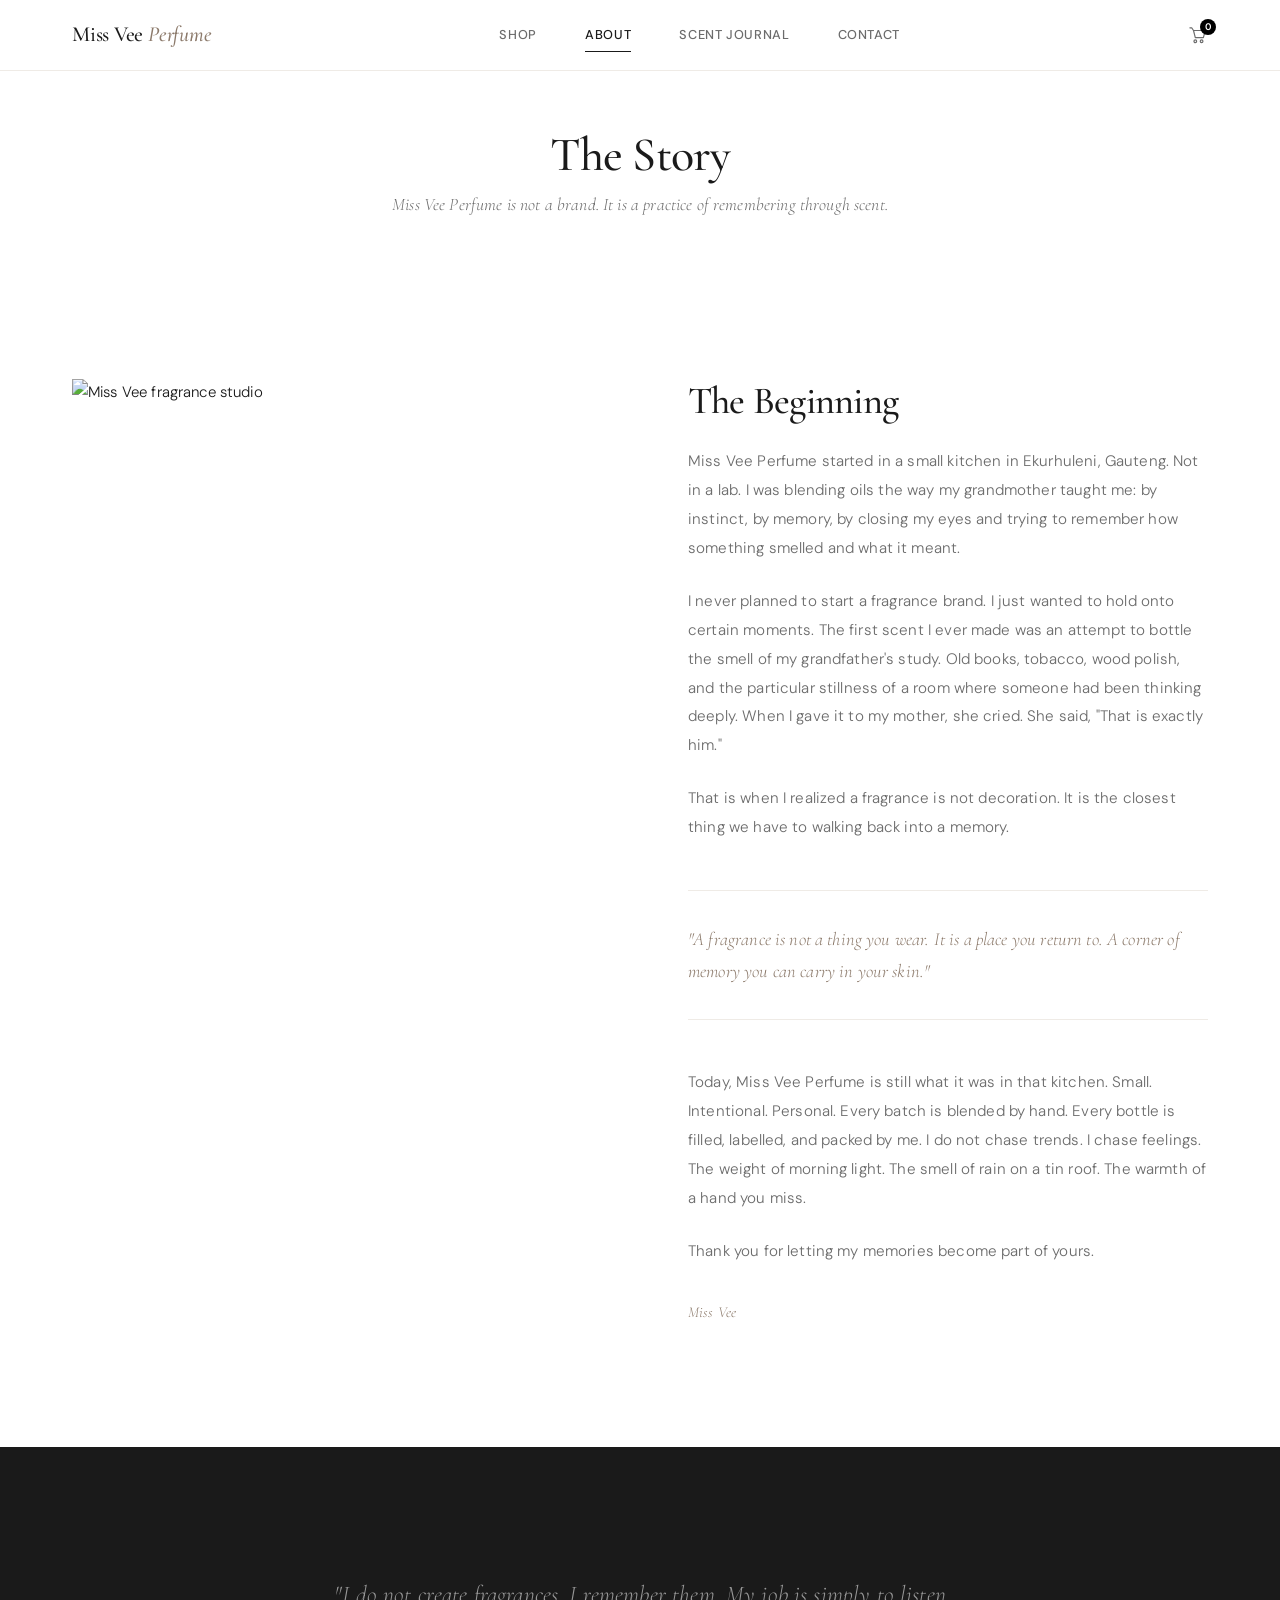
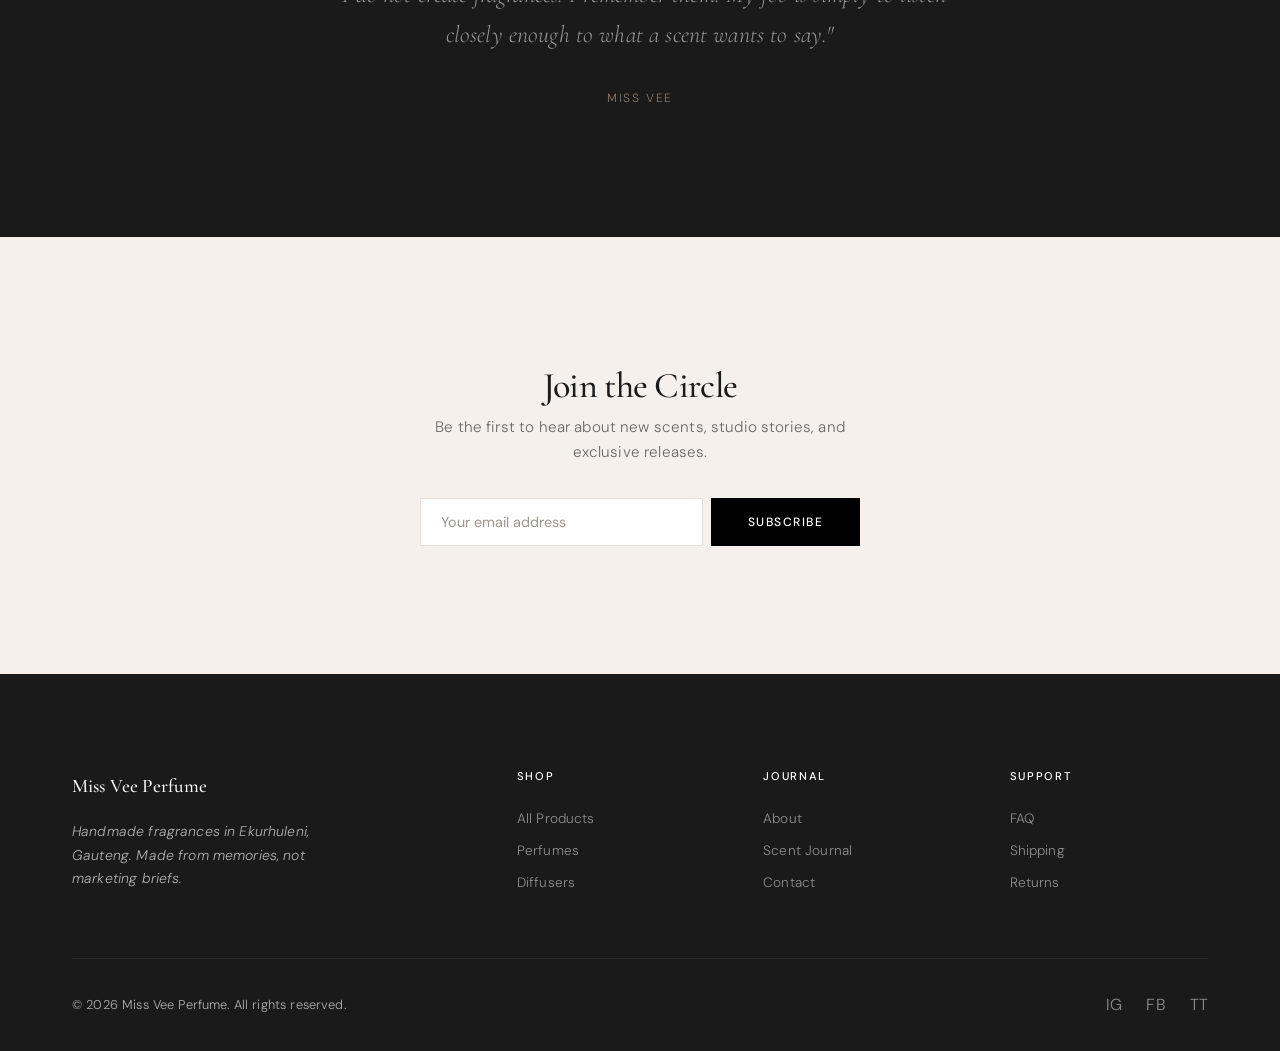
==== commit a742e8b2: "feat: complete editorial restyle of all pages — DM Sans, antislop copy, FAQ/form fixes, demo-notice " ====
--- a/about.html
+++ b/about.html
@@ -3,18 +3,14 @@
 <head>
   <meta charset="UTF-8">
   <meta name="viewport" content="width=device-width, initial-scale=1.0">
-  <meta name="description" content="About Miss Vee Perfume — the story behind the artisanal fragrance studio.">
-  <title>About — Miss Vee Perfume</title>
+  <meta name="description" content="The story behind Miss Vee Perfume. A small fragrance studio in Ekurhuleni, Gauteng.">
+  <title>About. Miss Vee Perfume</title>
   <link rel="preconnect" href="https://fonts.googleapis.com">
   <link rel="preconnect" href="https://fonts.gstatic.com" crossorigin>
-  <link href="https://fonts.googleapis.com/css2?family=Inter:wght@400;500;600;700&family=Cormorant+Garamond:ital,wght@0,400;0,500;0,600;1,400;1,500;1,600&display=swap" rel="stylesheet">
+  <link href="https://fonts.googleapis.com/css2?family=DM+Sans:opsz,wght@9..40,300;9..40,400;9..40,500;9..40,600&family=Cormorant+Garamond:ital,wght@0,400;0,500;0,600;1,400;1,500;1,600&display=swap" rel="stylesheet">
   <link rel="stylesheet" href="assets/css/style.css">
 </head>
 <body>
-  <div class="demo-notice">
-    <strong>Design Prototype</strong> — Concept Three: Artisanal Storytelling &amp; Emotional Scent
-  </div>
-
   <header class="site-header">
     <div class="header-inner">
       <a href="index.html" class="site-logo">Miss Vee <span>Perfume</span></a>
@@ -56,18 +52,18 @@
         </div>
         <div class="about-content">
           <h2 class="about-content__title">The Beginning</h2>
-          <p>Miss Vee Perfume began in a small kitchen in Ekurhuleni, Gauteng — not in a laboratory. I was blending oils the way my grandmother taught me: by instinct, by memory, by closing my eyes and remembering how something smelled and what it meant.</p>
-          <p>I never set out to start a fragrance brand. I set out to capture moments. The first scent I ever made was an attempt to bottle the smell of my grandfather's study — old books, tobacco, wood polish, and the particular stillness of a room where someone had been thinking deeply. When I gave it to my mother, she cried. She said, "That is exactly him."</p>
-          <p>That is when I understood that fragrance is not decoration. It is time travel. It is the closest thing we have to walking back into a memory.</p>
+          <p>Miss Vee Perfume started in a small kitchen in Ekurhuleni, Gauteng. Not in a lab. I was blending oils the way my grandmother taught me: by instinct, by memory, by closing my eyes and trying to remember how something smelled and what it meant.</p>
+          <p>I never planned to start a fragrance brand. I just wanted to hold onto certain moments. The first scent I ever made was an attempt to bottle the smell of my grandfather's study. Old books, tobacco, wood polish, and the particular stillness of a room where someone had been thinking deeply. When I gave it to my mother, she cried. She said, "That is exactly him."</p>
+          <p>That is when I realized a fragrance is not decoration. It is the closest thing we have to walking back into a memory.</p>
 
           <div class="philosophy-quote">
-            "A fragrance is not a thing you wear. It is a place you return to — a corner of memory you can carry in your skin."
+            "A fragrance is not a thing you wear. It is a place you return to. A corner of memory you can carry in your skin."
           </div>
 
-          <p>Today, Miss Vee Perfume remains exactly what it was in that kitchen: small, intentional, deeply personal. Every batch is blended by hand. Every bottle is filled, labelled, and packed by me. I do not chase trends. I chase feelings — the weight of morning light, the smell of rain on a tin roof, the warmth of a hand you miss.</p>
+          <p>Today, Miss Vee Perfume is still what it was in that kitchen. Small. Intentional. Personal. Every batch is blended by hand. Every bottle is filled, labelled, and packed by me. I do not chase trends. I chase feelings. The weight of morning light. The smell of rain on a tin roof. The warmth of a hand you miss.</p>
           <p>Thank you for letting my memories become part of yours.</p>
 
-          <p style="margin-top: var(--space-xl); font-family: var(--font-heading); font-style: italic; color: var(--color-accent-secondary);">— Miss Vee</p>
+          <p style="margin-top: var(--space-xl); font-family: var(--font-heading); font-style: italic; color: var(--color-accent-secondary);">Miss Vee</p>
         </div>
       </div>
     </div>
@@ -76,7 +72,7 @@
   <section class="philosophy">
     <div class="container container--reading">
       <p class="philosophy__text">"I do not create fragrances. I remember them. My job is simply to listen closely enough to what a scent wants to say."</p>
-      <p class="philosophy__attribution">— Miss Vee</p>
+      <p class="philosophy__attribution">Miss Vee</p>
     </div>
   </section>
 
@@ -96,7 +92,7 @@
       <div class="footer-grid">
         <div class="footer-brand">
           <div class="footer-brand__name">Miss Vee Perfume</div>
-          <p class="footer-brand__text">Artisanal fragrances born from memory and emotion. Based in Ekurhuleni, Gauteng, South Africa.</p>
+          <p class="footer-brand__text">Handmade fragrances in Ekurhuleni, Gauteng. Made from memories, not marketing briefs.</p>
         </div>
         <div>
           <h4 class="footer-heading">Shop</h4>
--- a/assets/css/style.css
+++ b/assets/css/style.css
@@ -1,20 +1,22 @@
 :root {
   --color-bg-primary: #FFFFFF;
-  --color-bg-secondary: #F7F5F2;
+  --color-bg-secondary: #F5F0EB;
+  --color-bg-dark: #0D0D0D;
+  --color-bg-charcoal: #1A1A1A;
   --color-text-primary: #1A1A1A;
   --color-text-secondary: #6B6B6B;
-  --color-text-light: #9A9691;
-  --color-accent-primary: #2C2C2C;
-  --color-accent-secondary: #A89787;
-  --color-accent-secondary-hover: #978676;
+  --color-text-light: #9C958D;
+  --color-accent-primary: #000000;
+  --color-accent-secondary: #8C7A6B;
+  --color-accent-secondary-hover: #766556;
   --color-success: #8A9A86;
-  --color-border: #E8E5E0;
-  --color-border-light: #F0EEEB;
+  --color-border: #E5DFD8;
+  --color-border-light: #EFEBE6;
   --color-white: #FFFFFF;
-  --color-overlay: rgba(26, 26, 26, 0.5);
+  --color-overlay: rgba(0, 0, 0, 0.5);
 
   --font-heading: 'Cormorant Garamond', Georgia, serif;
-  --font-body: 'Inter', -apple-system, BlinkMacSystemFont, sans-serif;
+  --font-body: 'DM Sans', -apple-system, BlinkMacSystemFont, sans-serif;
 
   --space-xs: 0.25rem;
   --space-sm: 0.5rem;
@@ -36,11 +38,11 @@
   --radius-lg: 16px;
   --radius-xl: 24px;
 
-  --shadow-sm: 0 1px 3px rgba(26, 26, 26, 0.06);
-  --shadow-md: 0 4px 16px rgba(26, 26, 26, 0.08);
-  --shadow-lg: 0 8px 32px rgba(26, 26, 26, 0.1);
-
-  --transition: 0.35s ease;
+  --shadow-sm: 0 1px 3px rgba(0, 0, 0, 0.06);
+  --shadow-md: 0 4px 16px rgba(0, 0, 0, 0.08);
+  --shadow-lg: 0 8px 32px rgba(0, 0, 0, 0.12);
+
+  --transition: 0.4s cubic-bezier(0.25, 0.1, 0.25, 1);
 }
 
 *, *::before, *::after {
@@ -57,10 +59,12 @@
 
 body {
   font-family: var(--font-body);
-  font-size: 16px;
-  line-height: 1.7;
+  font-size: 15px;
+  line-height: 1.75;
+  font-weight: 300;
   color: var(--color-text-primary);
   background-color: var(--color-bg-primary);
+  letter-spacing: 0.01em;
 }
 
 img {
@@ -97,21 +101,25 @@
 
 h1, h2, h3, h4, h5, h6 {
   font-family: var(--font-heading);
-  font-weight: 500;
-  line-height: 1.2;
+  font-weight: 400;
+  line-height: 1.15;
   color: var(--color-text-primary);
 }
 
-h1 { font-size: clamp(2.25rem, 5vw, 4rem); }
-h2 { font-size: clamp(1.75rem, 3.5vw, 2.75rem); }
+h1 { font-size: clamp(2.5rem, 5vw, 4.5rem); }
+h2 { font-size: clamp(1.75rem, 3.5vw, 2.75rem); letter-spacing: -0.02em; }
 h3 { font-size: clamp(1.35rem, 2.5vw, 1.85rem); }
 h4 { font-size: clamp(1.1rem, 2vw, 1.35rem); }
+
+h1, h2, h3 {
+  letter-spacing: -0.02em;
+}
 
 .section-label {
   font-family: var(--font-body);
   font-size: 0.7rem;
   font-weight: 500;
-  letter-spacing: 0.2em;
+  letter-spacing: 0.25em;
   text-transform: uppercase;
   color: var(--color-accent-secondary);
   margin-bottom: var(--space-md);
@@ -120,9 +128,10 @@
 .section-title {
   font-family: var(--font-heading);
   font-size: clamp(1.75rem, 3vw, 2.5rem);
-  font-weight: 500;
+  font-weight: 400;
   color: var(--color-text-primary);
   margin-bottom: var(--space-lg);
+  letter-spacing: -0.02em;
 }
 
 .section-subtitle {
@@ -156,9 +165,9 @@
   gap: var(--space-sm);
   padding: 0.875rem 2.25rem;
   font-family: var(--font-body);
-  font-size: 0.8rem;
-  font-weight: 500;
-  letter-spacing: 0.05em;
+  font-size: 0.75rem;
+  font-weight: 500;
+  letter-spacing: 0.12em;
   text-transform: uppercase;
   border-radius: 0;
   transition: all var(--transition);
@@ -173,9 +182,7 @@
 }
 
 .btn--primary:hover {
-  background-color: var(--color-text-primary);
-  color: var(--color-white);
-  opacity: 1;
+  opacity: 0.85;
 }
 
 .btn--secondary {
@@ -190,6 +197,28 @@
   opacity: 1;
 }
 
+.btn--light {
+  background-color: var(--color-white);
+  color: var(--color-accent-primary);
+}
+
+.btn--light:hover {
+  opacity: 0.85;
+}
+
+.btn--outline-light {
+  background: transparent;
+  color: var(--color-white);
+  border-color: rgba(255, 255, 255, 0.3);
+}
+
+.btn--outline-light:hover {
+  background: var(--color-white);
+  color: var(--color-accent-primary);
+  border-color: var(--color-white);
+  opacity: 1;
+}
+
 .btn--accent {
   background-color: var(--color-accent-secondary);
   color: var(--color-white);
@@ -203,15 +232,15 @@
 
 .btn--small {
   padding: 0.625rem 1.5rem;
-  font-size: 0.75rem;
+  font-size: 0.7rem;
 }
 
 .btn--link {
   padding: 0;
   font-family: var(--font-body);
-  font-size: 0.8rem;
-  font-weight: 500;
-  letter-spacing: 0.05em;
+  font-size: 0.75rem;
+  font-weight: 500;
+  letter-spacing: 0.12em;
   text-transform: uppercase;
   color: var(--color-text-primary);
   border: none;
@@ -252,6 +281,38 @@
   border-bottom: 1px solid var(--color-border-light);
 }
 
+.site-header--dark {
+  position: absolute;
+  background: transparent;
+  backdrop-filter: none;
+  border-bottom-color: transparent;
+}
+
+.site-header--dark .site-logo,
+.site-header--dark .site-logo span,
+.site-header--dark .nav-list a,
+.site-header--dark .nav-actions .cart-icon {
+  color: #fff;
+}
+
+.site-header--dark .nav-list a::after {
+  background-color: #fff;
+}
+
+.site-header--dark .nav-list a:hover,
+.site-header--dark .nav-list a.active {
+  color: var(--color-accent-secondary) !important;
+}
+
+.site-header--dark .nav-toggle span {
+  background-color: #fff;
+}
+
+.site-header--dark .cart-count {
+  background-color: #fff;
+  color: #000;
+}
+
 .header-inner {
   display: flex;
   align-items: center;
@@ -374,56 +435,67 @@
 }
 
 .hero {
-  padding: var(--space-6xl) 0 var(--space-4xl);
-  min-height: 90vh;
+  position: relative;
+  min-height: 100vh;
   display: flex;
   align-items: center;
-  background-color: var(--color-bg-primary);
+  justify-content: center;
+  background-color: var(--color-bg-dark);
+  background-size: cover;
+  background-position: center;
+  overflow: hidden;
+}
+
+.hero-overlay {
+  position: absolute;
+  inset: 0;
+  background: linear-gradient(
+    180deg,
+    rgba(0, 0, 0, 0.35) 0%,
+    rgba(0, 0, 0, 0.55) 50%,
+    rgba(0, 0, 0, 0.85) 100%
+  );
+  z-index: 1;
+}
+
+.hero-content {
   position: relative;
-  overflow: hidden;
-}
-
-.hero::before {
-  content: '';
-  position: absolute;
-  top: 0;
-  left: 50%;
-  transform: translateX(-50%);
-  width: 100%;
-  height: 100%;
-  background: radial-gradient(ellipse at 50% 0%, var(--color-bg-secondary) 0%, transparent 70%);
-  pointer-events: none;
-}
-
-.hero .container {
-  position: relative;
-  z-index: 1;
-}
-
-.hero-content {
-  max-width: 640px;
-  margin: 0 auto;
+  z-index: 2;
   text-align: center;
-}
-
-.hero-tagline {
-  font-family: var(--font-heading);
-  font-size: clamp(2.5rem, 5vw, 4.5rem);
-  font-weight: 500;
-  line-height: 1.1;
-  margin-bottom: var(--space-xl);
-  letter-spacing: -0.02em;
-}
-
-.hero-tagline .italic {
+  max-width: 780px;
+  padding: 6rem 2rem 2rem;
+}
+
+.hero-label {
+  font-family: var(--font-body);
+  font-size: 0.7rem;
+  font-weight: 500;
+  letter-spacing: 0.3em;
+  text-transform: uppercase;
+  color: rgba(255, 255, 255, 0.45);
+  margin-bottom: 1.5rem;
+}
+
+.hero-title {
+  font-family: var(--font-heading);
+  font-size: clamp(3.5rem, 9vw, 7.5rem);
+  font-weight: 400;
+  color: var(--color-white);
+  line-height: 1.05;
+  margin-bottom: 1.5rem;
+  letter-spacing: -0.035em;
+}
+
+.hero-title__italic {
   font-style: italic;
   color: var(--color-accent-secondary);
 }
 
-.hero-description {
+.hero-subtitle {
   font-size: 1.05rem;
-  color: var(--color-text-secondary);
-  margin-bottom: var(--space-xl);
+  font-weight: 300;
+  color: rgba(255, 255, 255, 0.55);
+  margin-bottom: 2.5rem;
   line-height: 1.8;
   max-width: 480px;
   margin-left: auto;
@@ -437,22 +509,9 @@
   flex-wrap: wrap;
 }
 
-.hero-image {
-  margin-top: var(--space-3xl);
-  display: flex;
-  justify-content: center;
-}
-
-.hero-image img {
-  max-width: 480px;
-  width: 100%;
-  border-radius: var(--radius-lg);
-  box-shadow: var(--shadow-lg);
-}
-
 .philosophy {
   padding: var(--space-5xl) 0;
-  background-color: var(--color-bg-secondary);
+  background-color: var(--color-bg-charcoal);
   text-align: center;
 }
 
@@ -460,7 +519,7 @@
   font-family: var(--font-heading);
   font-size: clamp(1.15rem, 2vw, 1.5rem);
   line-height: 1.7;
-  color: var(--color-text-secondary);
+  color: rgba(255, 255, 255, 0.55);
   max-width: var(--container-reading);
   margin: 0 auto;
   font-style: italic;
@@ -469,14 +528,15 @@
 .philosophy__attribution {
   margin-top: var(--space-xl);
   font-family: var(--font-body);
-  font-size: 0.8rem;
+  font-size: 0.75rem;
   color: var(--color-accent-secondary);
-  letter-spacing: 0.1em;
+  letter-spacing: 0.15em;
   text-transform: uppercase;
 }
 
 .categories {
   padding: var(--space-5xl) 0;
+  background-color: var(--color-bg-secondary);
 }
 
 .categories-grid {
@@ -689,7 +749,11 @@
 
 .testimonials {
   padding: var(--space-5xl) 0;
-  background-color: var(--color-bg-secondary);
+  background-color: var(--color-bg-charcoal);
+}
+
+.testimonials .section-title {
+  color: var(--color-white);
 }
 
 .testimonials-header {
@@ -706,7 +770,7 @@
 }
 
 .testimonial-card {
-  background: var(--color-white);
+  background: rgba(255, 255, 255, 0.04);
   padding: var(--space-2xl);
   border-left: 2px solid var(--color-accent-secondary);
 }
@@ -714,7 +778,7 @@
 .testimonial-text {
   font-family: var(--font-heading);
   font-size: 1rem;
-  color: var(--color-text-secondary);
+  color: rgba(255, 255, 255, 0.6);
   font-style: italic;
   line-height: 1.8;
   margin-bottom: var(--space-lg);
@@ -730,11 +794,11 @@
   width: 40px;
   height: 40px;
   border-radius: 50%;
-  background: var(--color-bg-secondary);
+  background: rgba(255, 255, 255, 0.08);
   display: flex;
   align-items: center;
   justify-content: center;
-  font-weight: 500;
+  font-weight: 400;
   color: var(--color-accent-secondary);
   font-size: 0.85rem;
   letter-spacing: 0.05em;
@@ -743,16 +807,18 @@
 .testimonial-name {
   font-weight: 500;
   font-size: 0.9rem;
+  color: rgba(255, 255, 255, 0.8);
 }
 
 .testimonial-location {
   font-size: 0.8rem;
-  color: var(--color-text-light);
+  color: rgba(255, 255, 255, 0.35);
 }
 
 .newsletter {
   padding: var(--space-5xl) 0;
   text-align: center;
+  background-color: var(--color-bg-secondary);
 }
 
 .newsletter__title {
@@ -878,21 +944,7 @@
 }
 
 .demo-notice {
-  position: fixed;
-  bottom: var(--space-lg);
-  right: var(--space-lg);
-  z-index: 200;
-  background: var(--color-text-primary);
-  color: var(--color-white);
-  padding: var(--space-sm) var(--space-lg);
-  font-size: 0.75rem;
-  font-weight: 500;
-  border-radius: 0;
-  letter-spacing: 0.05em;
-}
-
-.demo-notice strong {
-  font-weight: 600;
+  display: none;
 }
 
 .page-header {
@@ -1636,12 +1688,15 @@
 
 @media (max-width: 900px) {
   .hero {
-    padding: var(--space-5xl) 0 var(--space-3xl);
-    min-height: auto;
-  }
-
-  .hero-tagline {
-    font-size: clamp(2rem, 8vw, 3rem);
+    min-height: 90vh;
+  }
+
+  .hero-title {
+    font-size: clamp(2.5rem, 12vw, 4rem);
+  }
+
+  .hero-subtitle {
+    font-size: 0.95rem;
   }
 
   .categories-grid {
@@ -1758,10 +1813,11 @@
 
   .hero-actions {
     flex-direction: column;
-  }
-
-  .hero-actions .btn {
-    width: 100%;
+    align-items: stretch;
+  }
+
+  .hero-title {
+    font-size: clamp(2.25rem, 14vw, 3rem);
   }
 
   .cart-item {
